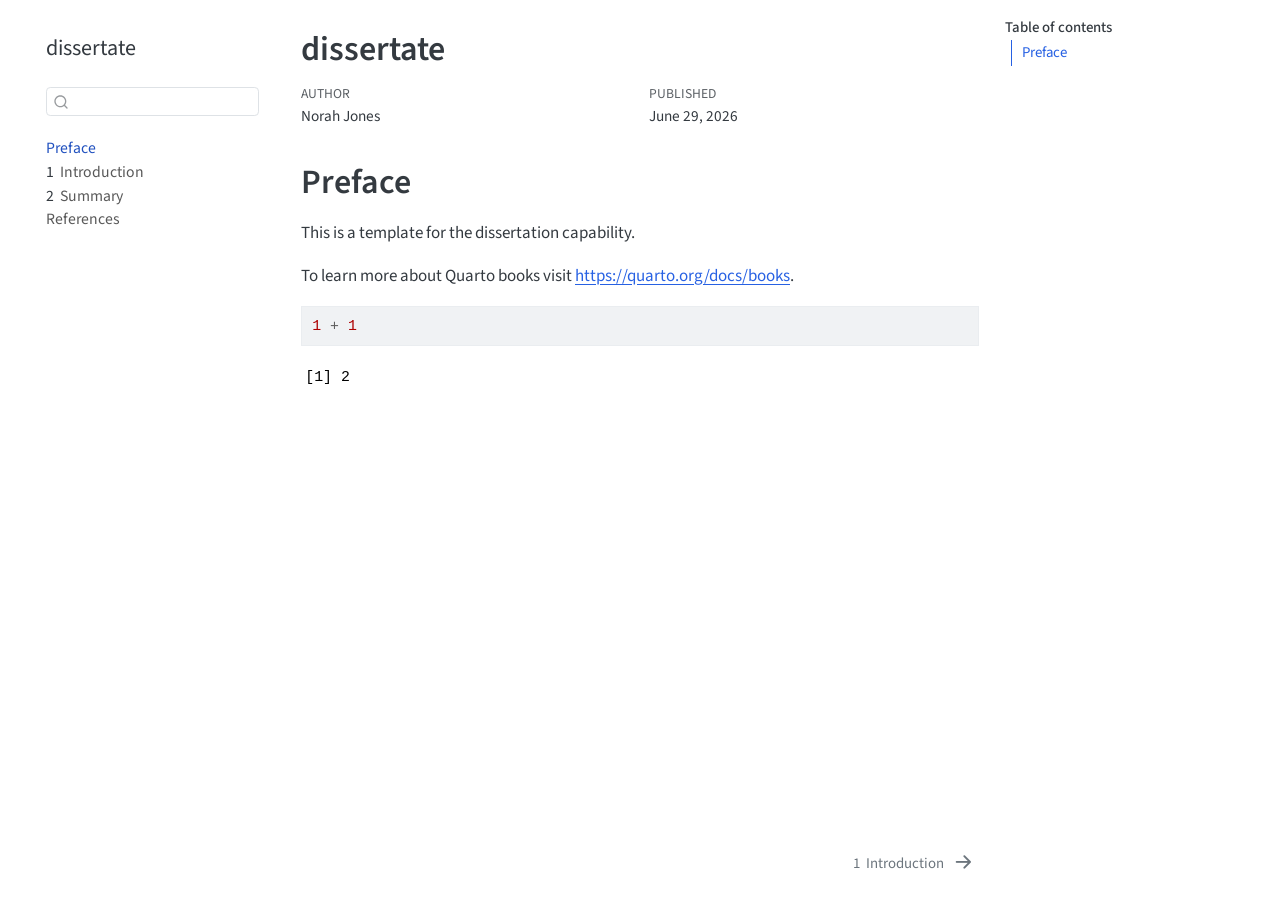
==== _book/index.html @ 49124c70 "initial book files" ====
<!DOCTYPE html>
<html xmlns="http://www.w3.org/1999/xhtml" lang="en" xml:lang="en"><head>

<meta charset="utf-8">
<meta name="generator" content="quarto-1.9.37">

<meta name="viewport" content="width=device-width, initial-scale=1.0, user-scalable=yes">

<meta name="author" content="Norah Jones">
<meta name="dcterms.date" content="2026-06-29">

<title>dissertate</title>
<style>
/* Default styles provided by pandoc.
** See https://pandoc.org/MANUAL.html#variables-for-html for config info.
*/
code{white-space: pre-wrap;}
span.smallcaps{font-variant: small-caps;}
div.columns{display: flex; gap: min(4vw, 1.5em);}
div.column{flex: auto; overflow-x: auto;}
div.hanging-indent{margin-left: 1.5em; text-indent: -1.5em;}
ul.task-list{list-style: none;}
ul.task-list li input[type="checkbox"] {
  width: 0.8em;
  margin: 0 0.8em 0.2em -1em; /* quarto-specific, see https://github.com/quarto-dev/quarto-cli/issues/4556 */ 
  vertical-align: middle;
}
/* CSS for syntax highlighting */
html { -webkit-text-size-adjust: 100%; }
pre > code.sourceCode { white-space: pre; position: relative; }
pre > code.sourceCode > span { display: inline-block; line-height: 1.25; }
pre > code.sourceCode > span:empty { height: 1.2em; }
.sourceCode { overflow: visible; }
code.sourceCode > span { color: inherit; text-decoration: inherit; }
div.sourceCode { margin: 1em 0; }
pre.sourceCode { margin: 0; }
@media screen {
div.sourceCode { overflow: auto; }
}
@media print {
pre > code.sourceCode { white-space: pre-wrap; }
pre > code.sourceCode > span { text-indent: -5em; padding-left: 5em; }
}
pre.numberSource code
  { counter-reset: source-line 0; }
pre.numberSource code > span
  { position: relative; left: -4em; counter-increment: source-line; }
pre.numberSource code > span > a:first-child::before
  { content: counter(source-line);
    position: relative; left: -1em; text-align: right; vertical-align: baseline;
    border: none; display: inline-block;
    -webkit-touch-callout: none; -webkit-user-select: none;
    -khtml-user-select: none; -moz-user-select: none;
    -ms-user-select: none; user-select: none;
    padding: 0 4px; width: 4em;
  }
pre.numberSource { margin-left: 3em;  padding-left: 4px; }
div.sourceCode
  {   }
@media screen {
pre > code.sourceCode > span > a:first-child::before { text-decoration: underline; }
}
</style>


<script src="site_libs/quarto-nav/quarto-nav.js"></script>
<script src="site_libs/quarto-nav/headroom.min.js"></script>
<script src="site_libs/clipboard/clipboard.min.js"></script>
<script src="site_libs/quarto-search/autocomplete.umd.js"></script>
<script src="site_libs/quarto-search/fuse.min.js"></script>
<script src="site_libs/quarto-search/quarto-search.js"></script>
<meta name="quarto:offset" content="./">
<link href="./intro.html" rel="next">
<script src="site_libs/quarto-html/quarto.js" type="module"></script>
<script src="site_libs/quarto-html/tabsets/tabsets.js" type="module"></script>
<script src="site_libs/quarto-html/popper.min.js"></script>
<script src="site_libs/quarto-html/tippy.umd.min.js"></script>
<script src="site_libs/quarto-html/anchor.min.js"></script>
<link href="site_libs/quarto-html/tippy.css" rel="stylesheet">
<link href="site_libs/quarto-html/quarto-syntax-highlighting-7f8f88aac4f3542376d5c11b86a4c14d.css" rel="stylesheet" id="quarto-text-highlighting-styles">
<script src="site_libs/bootstrap/bootstrap.min.js"></script>
<link href="site_libs/bootstrap/bootstrap-icons.css" rel="stylesheet">
<link href="site_libs/bootstrap/bootstrap-9e3e5b9121e68b3f077afb32f2c64d95.min.css" rel="stylesheet" append-hash="true" id="quarto-bootstrap" data-mode="light">
<script id="quarto-search-options" type="application/json">{
  "location": "sidebar",
  "copy-button": false,
  "collapse-after": 3,
  "panel-placement": "start",
  "type": "textbox",
  "limit": 50,
  "keyboard-shortcut": [
    "f",
    "/",
    "s"
  ],
  "show-item-context": false,
  "language": {
    "search-no-results-text": "No results",
    "search-matching-documents-text": "matching documents",
    "search-copy-link-title": "Copy link to search",
    "search-hide-matches-text": "Hide additional matches",
    "search-more-match-text": "more match in this document",
    "search-more-matches-text": "more matches in this document",
    "search-clear-button-title": "Clear",
    "search-text-placeholder": "",
    "search-detached-cancel-button-title": "Cancel",
    "search-submit-button-title": "Submit",
    "search-label": "Search"
  }
}</script>


</head>

<body class="nav-sidebar floating quarto-light">

<div id="quarto-search-results"></div>
  <header id="quarto-header" class="headroom fixed-top">
  <nav class="quarto-secondary-nav">
    <div class="container-fluid d-flex">
      <button type="button" class="quarto-btn-toggle btn" data-bs-toggle="collapse" role="button" data-bs-target=".quarto-sidebar-collapse-item" aria-controls="quarto-sidebar" aria-expanded="false" aria-label="Toggle sidebar navigation" onclick="if (window.quartoToggleHeadroom) { window.quartoToggleHeadroom(); }">
        <i class="bi bi-layout-text-sidebar-reverse"></i>
      </button>
        <nav class="quarto-page-breadcrumbs" aria-label="breadcrumb"><ol class="breadcrumb"><li class="breadcrumb-item"><a href="./index.html">Preface</a></li></ol></nav>
        <a class="flex-grow-1" role="navigation" data-bs-toggle="collapse" data-bs-target=".quarto-sidebar-collapse-item" aria-controls="quarto-sidebar" aria-expanded="false" aria-label="Toggle sidebar navigation" onclick="if (window.quartoToggleHeadroom) { window.quartoToggleHeadroom(); }">      
        </a>
      <button type="button" class="btn quarto-search-button" aria-label="Search" onclick="window.quartoOpenSearch();">
        <i class="bi bi-search"></i>
      </button>
    </div>
  </nav>
</header>
<!-- content -->
<div id="quarto-content" class="quarto-container page-columns page-rows-contents page-layout-article">
<!-- sidebar -->
  <nav id="quarto-sidebar" class="sidebar collapse collapse-horizontal quarto-sidebar-collapse-item sidebar-navigation floating overflow-auto">
    <div class="pt-lg-2 mt-2 text-left sidebar-header">
    <div class="sidebar-title mb-0 py-0">
      <a href="./">dissertate</a> 
    </div>
      </div>
        <div class="mt-2 flex-shrink-0 align-items-center">
        <div class="sidebar-search">
        <div id="quarto-search" class="" title="Search"></div>
        </div>
        </div>
    <div class="sidebar-menu-container"> 
    <ul class="list-unstyled mt-1">
        <li class="sidebar-item">
  <div class="sidebar-item-container"> 
  <a href="./index.html" class="sidebar-item-text sidebar-link active">
 <span class="menu-text">Preface</span></a>
  </div>
</li>
        <li class="sidebar-item">
  <div class="sidebar-item-container"> 
  <a href="./intro.html" class="sidebar-item-text sidebar-link">
 <span class="menu-text"><span class="chapter-number">1</span>&nbsp; <span class="chapter-title">Introduction</span></span></a>
  </div>
</li>
        <li class="sidebar-item">
  <div class="sidebar-item-container"> 
  <a href="./summary.html" class="sidebar-item-text sidebar-link">
 <span class="menu-text"><span class="chapter-number">2</span>&nbsp; <span class="chapter-title">Summary</span></span></a>
  </div>
</li>
        <li class="sidebar-item">
  <div class="sidebar-item-container"> 
  <a href="./references.html" class="sidebar-item-text sidebar-link">
 <span class="menu-text">References</span></a>
  </div>
</li>
    </ul>
    </div>
</nav>
<div id="quarto-sidebar-glass" class="quarto-sidebar-collapse-item" data-bs-toggle="collapse" data-bs-target=".quarto-sidebar-collapse-item"></div>
<!-- margin-sidebar -->
    <div id="quarto-margin-sidebar" class="sidebar margin-sidebar">
        <nav id="TOC" role="doc-toc" class="toc-active">
    <h2 id="toc-title">Table of contents</h2>
   
  <ul>
  <li><a href="#preface" id="toc-preface" class="nav-link active" data-scroll-target="#preface">Preface</a></li>
  </ul>
</nav>
    </div>
<!-- main -->
<main class="content" id="quarto-document-content">

<header id="title-block-header" class="quarto-title-block default">
<div class="quarto-title">
<h1 class="title">dissertate</h1>
</div>



<div class="quarto-title-meta">

    <div>
    <div class="quarto-title-meta-heading">Author</div>
    <div class="quarto-title-meta-contents">
             <p>Norah Jones </p>
          </div>
  </div>
    
    <div>
    <div class="quarto-title-meta-heading">Published</div>
    <div class="quarto-title-meta-contents">
      <p class="date">June 29, 2026</p>
    </div>
  </div>
  
    
  </div>
  


</header>


<section id="preface" class="level1 unnumbered">
<h1 class="unnumbered">Preface</h1>
<p>This is a template for the dissertation capability.</p>
<p>To learn more about Quarto books visit <a href="https://quarto.org/docs/books" class="uri">https://quarto.org/docs/books</a>.</p>
<div class="cell">
<div class="code-copy-outer-scaffold"><div class="sourceCode cell-code" id="cb1"><pre class="sourceCode r code-with-copy"><code class="sourceCode r"><span id="cb1-1"><a href="#cb1-1" aria-hidden="true" tabindex="-1"></a><span class="dv">1</span> <span class="sc">+</span> <span class="dv">1</span></span></code></pre></div><button title="Copy to Clipboard" class="code-copy-button"><i class="bi"></i></button></div>
<div class="cell-output cell-output-stdout">
<pre><code>[1] 2</code></pre>
</div>
</div>


</section>

</main> <!-- /main -->
<script id="quarto-html-after-body" type="application/javascript">
  window.document.addEventListener("DOMContentLoaded", function (event) {
    const icon = "";
    const anchorJS = new window.AnchorJS();
    anchorJS.options = {
      placement: 'right',
      icon: icon
    };
    anchorJS.add('.anchored');
    const isCodeAnnotation = (el) => {
      for (const clz of el.classList) {
        if (clz.startsWith('code-annotation-')) {                     
          return true;
        }
      }
      return false;
    }
    const onCopySuccess = function(e) {
      // button target
      const button = e.trigger;
      // don't keep focus
      button.blur();
      // flash "checked"
      button.classList.add('code-copy-button-checked');
      var currentTitle = button.getAttribute("title");
      button.setAttribute("title", "Copied!");
      let tooltip;
      if (window.bootstrap) {
        button.setAttribute("data-bs-toggle", "tooltip");
        button.setAttribute("data-bs-placement", "left");
        button.setAttribute("data-bs-title", "Copied!");
        tooltip = new bootstrap.Tooltip(button, 
          { trigger: "manual", 
            customClass: "code-copy-button-tooltip",
            offset: [0, -8]});
        tooltip.show();    
      }
      setTimeout(function() {
        if (tooltip) {
          tooltip.hide();
          button.removeAttribute("data-bs-title");
          button.removeAttribute("data-bs-toggle");
          button.removeAttribute("data-bs-placement");
        }
        button.setAttribute("title", currentTitle);
        button.classList.remove('code-copy-button-checked');
      }, 1000);
      // clear code selection
      e.clearSelection();
    }
    const getTextToCopy = function(trigger) {
      const outerScaffold = trigger.parentElement.cloneNode(true);
      const codeEl = outerScaffold.querySelector('code');
      for (const childEl of codeEl.children) {
        if (isCodeAnnotation(childEl)) {
          childEl.remove();
        }
      }
      return codeEl.innerText;
    }
    const clipboard = new window.ClipboardJS('.code-copy-button:not([data-in-quarto-modal])', {
      text: getTextToCopy
    });
    clipboard.on('success', onCopySuccess);
    if (window.document.getElementById('quarto-embedded-source-code-modal')) {
      const clipboardModal = new window.ClipboardJS('.code-copy-button[data-in-quarto-modal]', {
        text: getTextToCopy,
        container: window.document.getElementById('quarto-embedded-source-code-modal')
      });
      clipboardModal.on('success', onCopySuccess);
    }
      var localhostRegex = new RegExp(/^(?:http|https):\/\/localhost\:?[0-9]*\//);
      var mailtoRegex = new RegExp(/^mailto:/);
        var filterRegex = new RegExp('/' + window.location.host + '/');
      var isInternal = (href) => {
          return filterRegex.test(href) || localhostRegex.test(href) || mailtoRegex.test(href);
      }
      // Inspect non-navigation links and adorn them if external
     var links = window.document.querySelectorAll('a[href]:not(.nav-link):not(.navbar-brand):not(.toc-action):not(.sidebar-link):not(.sidebar-item-toggle):not(.pagination-link):not(.no-external):not([aria-hidden]):not(.dropdown-item):not(.quarto-navigation-tool):not(.about-link)');
      for (var i=0; i<links.length; i++) {
        const link = links[i];
        if (!isInternal(link.href)) {
          // undo the damage that might have been done by quarto-nav.js in the case of
          // links that we want to consider external
          if (link.dataset.originalHref !== undefined) {
            link.href = link.dataset.originalHref;
          }
        }
      }
    function tippyHover(el, contentFn, onTriggerFn, onUntriggerFn) {
      const config = {
        allowHTML: true,
        maxWidth: 500,
        delay: 100,
        arrow: false,
        appendTo: function(el) {
            return el.parentElement;
        },
        interactive: true,
        interactiveBorder: 10,
        theme: 'quarto',
        placement: 'bottom-start',
      };
      if (contentFn) {
        config.content = contentFn;
      }
      if (onTriggerFn) {
        config.onTrigger = onTriggerFn;
      }
      if (onUntriggerFn) {
        config.onUntrigger = onUntriggerFn;
      }
      window.tippy(el, config); 
    }
    const noterefs = window.document.querySelectorAll('a[role="doc-noteref"]');
    for (var i=0; i<noterefs.length; i++) {
      const ref = noterefs[i];
      tippyHover(ref, function() {
        // use id or data attribute instead here
        let href = ref.getAttribute('data-footnote-href') || ref.getAttribute('href');
        try { href = new URL(href).hash; } catch {}
        const id = href.replace(/^#\/?/, "");
        const note = window.document.getElementById(id);
        if (note) {
          return note.innerHTML;
        } else {
          return "";
        }
      });
    }
    const xrefs = window.document.querySelectorAll('a.quarto-xref');
    const processXRef = (id, note) => {
      // Strip column container classes
      const stripColumnClz = (el) => {
        el.classList.remove("page-full", "page-columns");
        if (el.children) {
          for (const child of el.children) {
            stripColumnClz(child);
          }
        }
      }
      stripColumnClz(note)
      if (id === null || id.startsWith('sec-')) {
        // Special case sections, only their first couple elements
        const container = document.createElement("div");
        if (note.children && note.children.length > 2) {
          container.appendChild(note.children[0].cloneNode(true));
          for (let i = 1; i < note.children.length; i++) {
            const child = note.children[i];
            if (child.tagName === "P" && child.innerText === "") {
              continue;
            } else {
              container.appendChild(child.cloneNode(true));
              break;
            }
          }
          if (window.Quarto?.typesetMath) {
            window.Quarto.typesetMath(container);
          }
          return container.innerHTML
        } else {
          if (window.Quarto?.typesetMath) {
            window.Quarto.typesetMath(note);
          }
          return note.innerHTML;
        }
      } else {
        // Remove any anchor links if they are present
        const anchorLink = note.querySelector('a.anchorjs-link');
        if (anchorLink) {
          anchorLink.remove();
        }
        if (window.Quarto?.typesetMath) {
          window.Quarto.typesetMath(note);
        }
        if (note.classList.contains("callout")) {
          return note.outerHTML;
        } else {
          return note.innerHTML;
        }
      }
    }
    for (var i=0; i<xrefs.length; i++) {
      const xref = xrefs[i];
      tippyHover(xref, undefined, function(instance) {
        instance.disable();
        let url = xref.getAttribute('href');
        let hash = undefined; 
        if (url.startsWith('#')) {
          hash = url;
        } else {
          try { hash = new URL(url).hash; } catch {}
        }
        if (hash) {
          const id = hash.replace(/^#\/?/, "");
          const note = window.document.getElementById(id);
          if (note !== null) {
            try {
              const html = processXRef(id, note.cloneNode(true));
              instance.setContent(html);
            } finally {
              instance.enable();
              instance.show();
            }
          } else {
            // See if we can fetch this
            fetch(url.split('#')[0])
            .then(res => res.text())
            .then(html => {
              const parser = new DOMParser();
              const htmlDoc = parser.parseFromString(html, "text/html");
              const note = htmlDoc.getElementById(id);
              if (note !== null) {
                const html = processXRef(id, note);
                instance.setContent(html);
              } 
            }).finally(() => {
              instance.enable();
              instance.show();
            });
          }
        } else {
          // See if we can fetch a full url (with no hash to target)
          // This is a special case and we should probably do some content thinning / targeting
          fetch(url)
          .then(res => res.text())
          .then(html => {
            const parser = new DOMParser();
            const htmlDoc = parser.parseFromString(html, "text/html");
            const note = htmlDoc.querySelector('main.content');
            if (note !== null) {
              // This should only happen for chapter cross references
              // (since there is no id in the URL)
              // remove the first header
              if (note.children.length > 0 && note.children[0].tagName === "HEADER") {
                note.children[0].remove();
              }
              const html = processXRef(null, note);
              instance.setContent(html);
            } 
          }).finally(() => {
            instance.enable();
            instance.show();
          });
        }
      }, function(instance) {
      });
    }
        let selectedAnnoteEl;
        const selectorForAnnotation = ( cell, annotation) => {
          let cellAttr = 'data-code-cell="' + cell + '"';
          let lineAttr = 'data-code-annotation="' +  annotation + '"';
          const selector = 'span[' + cellAttr + '][' + lineAttr + ']';
          return selector;
        }
        const selectCodeLines = (annoteEl) => {
          const doc = window.document;
          const targetCell = annoteEl.getAttribute("data-target-cell");
          const targetAnnotation = annoteEl.getAttribute("data-target-annotation");
          const annoteSpan = window.document.querySelector(selectorForAnnotation(targetCell, targetAnnotation));
          const lines = annoteSpan.getAttribute("data-code-lines").split(",");
          const lineIds = lines.map((line) => {
            return targetCell + "-" + line;
          })
          let top = null;
          let height = null;
          let parent = null;
          if (lineIds.length > 0) {
              //compute the position of the single el (top and bottom and make a div)
              const el = window.document.getElementById(lineIds[0]);
              top = el.offsetTop;
              height = el.offsetHeight;
              parent = el.parentElement.parentElement;
            if (lineIds.length > 1) {
              const lastEl = window.document.getElementById(lineIds[lineIds.length - 1]);
              const bottom = lastEl.offsetTop + lastEl.offsetHeight;
              height = bottom - top;
            }
            if (top !== null && height !== null && parent !== null) {
              // cook up a div (if necessary) and position it 
              let div = window.document.getElementById("code-annotation-line-highlight");
              if (div === null) {
                div = window.document.createElement("div");
                div.setAttribute("id", "code-annotation-line-highlight");
                div.style.position = 'absolute';
                parent.appendChild(div);
              }
              div.style.top = top - 2 + "px";
              div.style.height = height + 4 + "px";
              div.style.left = 0;
              let gutterDiv = window.document.getElementById("code-annotation-line-highlight-gutter");
              if (gutterDiv === null) {
                gutterDiv = window.document.createElement("div");
                gutterDiv.setAttribute("id", "code-annotation-line-highlight-gutter");
                gutterDiv.style.position = 'absolute';
                const codeCell = window.document.getElementById(targetCell);
                const gutter = codeCell.querySelector('.code-annotation-gutter');
                gutter.appendChild(gutterDiv);
              }
              gutterDiv.style.top = top - 2 + "px";
              gutterDiv.style.height = height + 4 + "px";
            }
            selectedAnnoteEl = annoteEl;
          }
        };
        const unselectCodeLines = () => {
          const elementsIds = ["code-annotation-line-highlight", "code-annotation-line-highlight-gutter"];
          elementsIds.forEach((elId) => {
            const div = window.document.getElementById(elId);
            if (div) {
              div.remove();
            }
          });
          selectedAnnoteEl = undefined;
        };
          // Handle positioning of the toggle
      window.addEventListener(
        "resize",
        throttle(() => {
          elRect = undefined;
          if (selectedAnnoteEl) {
            selectCodeLines(selectedAnnoteEl);
          }
        }, 10)
      );
      function throttle(fn, ms) {
      let throttle = false;
      let timer;
        return (...args) => {
          if(!throttle) { // first call gets through
              fn.apply(this, args);
              throttle = true;
          } else { // all the others get throttled
              if(timer) clearTimeout(timer); // cancel #2
              timer = setTimeout(() => {
                fn.apply(this, args);
                timer = throttle = false;
              }, ms);
          }
        };
      }
        // Attach click handler to the DT
        const annoteDls = window.document.querySelectorAll('dt[data-target-cell]');
        for (const annoteDlNode of annoteDls) {
          annoteDlNode.addEventListener('click', (event) => {
            const clickedEl = event.target;
            if (clickedEl !== selectedAnnoteEl) {
              unselectCodeLines();
              const activeEl = window.document.querySelector('dt[data-target-cell].code-annotation-active');
              if (activeEl) {
                activeEl.classList.remove('code-annotation-active');
              }
              selectCodeLines(clickedEl);
              clickedEl.classList.add('code-annotation-active');
            } else {
              // Unselect the line
              unselectCodeLines();
              clickedEl.classList.remove('code-annotation-active');
            }
          });
        }
    const findCites = (el) => {
      const parentEl = el.parentElement;
      if (parentEl) {
        const cites = parentEl.dataset.cites;
        if (cites) {
          return {
            el,
            cites: cites.split(' ')
          };
        } else {
          return findCites(el.parentElement)
        }
      } else {
        return undefined;
      }
    };
    var bibliorefs = window.document.querySelectorAll('a[role="doc-biblioref"]');
    for (var i=0; i<bibliorefs.length; i++) {
      const ref = bibliorefs[i];
      const citeInfo = findCites(ref);
      if (citeInfo) {
        tippyHover(citeInfo.el, function() {
          var popup = window.document.createElement('div');
          citeInfo.cites.forEach(function(cite) {
            var citeDiv = window.document.createElement('div');
            citeDiv.classList.add('hanging-indent');
            citeDiv.classList.add('csl-entry');
            var biblioDiv = window.document.getElementById('ref-' + cite);
            if (biblioDiv) {
              citeDiv.innerHTML = biblioDiv.innerHTML;
            }
            popup.appendChild(citeDiv);
          });
          return popup.innerHTML;
        });
      }
    }
  });
  </script>
<nav class="page-navigation">
  <div class="nav-page nav-page-previous">
  </div>
  <div class="nav-page nav-page-next">
      <a href="./intro.html" class="pagination-link" aria-label="Introduction">
        <span class="nav-page-text"><span class="chapter-number">1</span>&nbsp; <span class="chapter-title">Introduction</span></span> <i class="bi bi-arrow-right-short"></i>
      </a>
  </div>
</nav>
</div> <!-- /content -->




</body></html>
---- _book/site_libs/quarto-html/tippy.css ----
.tippy-box[data-animation=fade][data-state=hidden]{opacity:0}[data-tippy-root]{max-width:calc(100vw - 10px)}.tippy-box{position:relative;background-color:#333;color:#fff;border-radius:4px;font-size:14px;line-height:1.4;white-space:normal;outline:0;transition-property:transform,visibility,opacity}.tippy-box[data-placement^=top]>.tippy-arrow{bottom:0}.tippy-box[data-placement^=top]>.tippy-arrow:before{bottom:-7px;left:0;border-width:8px 8px 0;border-top-color:initial;transform-origin:center top}.tippy-box[data-placement^=bottom]>.tippy-arrow{top:0}.tippy-box[data-placement^=bottom]>.tippy-arrow:before{top:-7px;left:0;border-width:0 8px 8px;border-bottom-color:initial;transform-origin:center bottom}.tippy-box[data-placement^=left]>.tippy-arrow{right:0}.tippy-box[data-placement^=left]>.tippy-arrow:before{border-width:8px 0 8px 8px;border-left-color:initial;right:-7px;transform-origin:center left}.tippy-box[data-placement^=right]>.tippy-arrow{left:0}.tippy-box[data-placement^=right]>.tippy-arrow:before{left:-7px;border-width:8px 8px 8px 0;border-right-color:initial;transform-origin:center right}.tippy-box[data-inertia][data-state=visible]{transition-timing-function:cubic-bezier(.54,1.5,.38,1.11)}.tippy-arrow{width:16px;height:16px;color:#333}.tippy-arrow:before{content:"";position:absolute;border-color:transparent;border-style:solid}.tippy-content{position:relative;padding:5px 9px;z-index:1}
---- _book/site_libs/quarto-html/quarto-syntax-highlighting-7f8f88aac4f3542376d5c11b86a4c14d.css ----
/* quarto syntax highlight colors */
:root {
  --quarto-hl-ot-color: #003B4F;
  --quarto-hl-at-color: #657422;
  --quarto-hl-ss-color: #20794D;
  --quarto-hl-an-color: #5E5E5E;
  --quarto-hl-fu-color: #4758AB;
  --quarto-hl-st-color: #20794D;
  --quarto-hl-cf-color: #003B4F;
  --quarto-hl-op-color: #5E5E5E;
  --quarto-hl-er-color: #AD0000;
  --quarto-hl-bn-color: #AD0000;
  --quarto-hl-al-color: #AD0000;
  --quarto-hl-va-color: #111111;
  --quarto-hl-bu-color: inherit;
  --quarto-hl-ex-color: inherit;
  --quarto-hl-pp-color: #AD0000;
  --quarto-hl-in-color: #5E5E5E;
  --quarto-hl-vs-color: #20794D;
  --quarto-hl-wa-color: #5E5E5E;
  --quarto-hl-do-color: #5E5E5E;
  --quarto-hl-im-color: #00769E;
  --quarto-hl-ch-color: #20794D;
  --quarto-hl-dt-color: #AD0000;
  --quarto-hl-fl-color: #AD0000;
  --quarto-hl-co-color: #5E5E5E;
  --quarto-hl-cv-color: #5E5E5E;
  --quarto-hl-cn-color: #8f5902;
  --quarto-hl-sc-color: #5E5E5E;
  --quarto-hl-dv-color: #AD0000;
  --quarto-hl-kw-color: #003B4F;
}

/* other quarto variables */
:root {
  --quarto-font-monospace: SFMono-Regular, Menlo, Monaco, Consolas, "Liberation Mono", "Courier New", monospace;
}

/* syntax highlight based on Pandoc's rules */
pre > code.sourceCode > span {
  color: #003B4F;
}

code.sourceCode > span {
  color: #003B4F;
}

div.sourceCode,
div.sourceCode pre.sourceCode {
  color: #003B4F;
}

/* Normal */
code span {
  color: #003B4F;
}

/* Alert */
code span.al {
  color: #AD0000;
  font-style: inherit;
}

/* Annotation */
code span.an {
  color: #5E5E5E;
  font-style: inherit;
}

/* Attribute */
code span.at {
  color: #657422;
  font-style: inherit;
}

/* BaseN */
code span.bn {
  color: #AD0000;
  font-style: inherit;
}

/* BuiltIn */
code span.bu {
  font-style: inherit;
}

/* ControlFlow */
code span.cf {
  color: #003B4F;
  font-weight: bold;
  font-style: inherit;
}

/* Char */
code span.ch {
  color: #20794D;
  font-style: inherit;
}

/* Constant */
code span.cn {
  color: #8f5902;
  font-style: inherit;
}

/* Comment */
code span.co {
  color: #5E5E5E;
  font-style: inherit;
}

/* CommentVar */
code span.cv {
  color: #5E5E5E;
  font-style: italic;
}

/* Documentation */
code span.do {
  color: #5E5E5E;
  font-style: italic;
}

/* DataType */
code span.dt {
  color: #AD0000;
  font-style: inherit;
}

/* DecVal */
code span.dv {
  color: #AD0000;
  font-style: inherit;
}

/* Error */
code span.er {
  color: #AD0000;
  font-style: inherit;
}

/* Extension */
code span.ex {
  font-style: inherit;
}

/* Float */
code span.fl {
  color: #AD0000;
  font-style: inherit;
}

/* Function */
code span.fu {
  color: #4758AB;
  font-style: inherit;
}

/* Import */
code span.im {
  color: #00769E;
  font-style: inherit;
}

/* Information */
code span.in {
  color: #5E5E5E;
  font-style: inherit;
}

/* Keyword */
code span.kw {
  color: #003B4F;
  font-weight: bold;
  font-style: inherit;
}

/* Operator */
code span.op {
  color: #5E5E5E;
  font-style: inherit;
}

/* Other */
code span.ot {
  color: #003B4F;
  font-style: inherit;
}

/* Preprocessor */
code span.pp {
  color: #AD0000;
  font-style: inherit;
}

/* SpecialChar */
code span.sc {
  color: #5E5E5E;
  font-style: inherit;
}

/* SpecialString */
code span.ss {
  color: #20794D;
  font-style: inherit;
}

/* String */
code span.st {
  color: #20794D;
  font-style: inherit;
}

/* Variable */
code span.va {
  color: #111111;
  font-style: inherit;
}

/* VerbatimString */
code span.vs {
  color: #20794D;
  font-style: inherit;
}

/* Warning */
code span.wa {
  color: #5E5E5E;
  font-style: italic;
}

.prevent-inlining {
  content: "</";
}

/*# sourceMappingURL=789ad8cd35626ba772517505b42a116e.css.map */
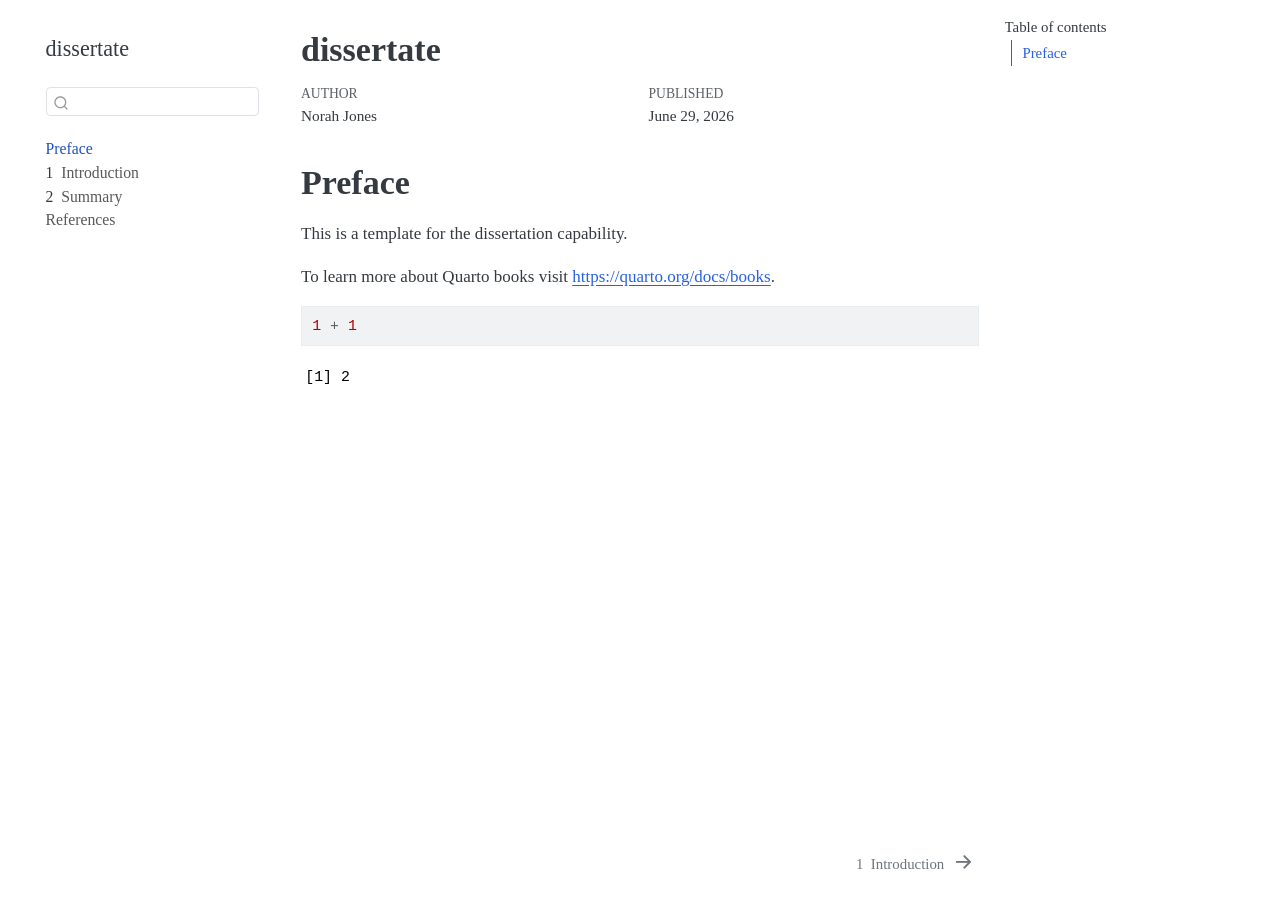
==== commit f8af18d5: "changed output dir to "docs"" ====
--- a/_book/index.html
+++ b/_book/index.html
@@ -80,7 +80,7 @@
 <link href="site_libs/quarto-html/quarto-syntax-highlighting-7f8f88aac4f3542376d5c11b86a4c14d.css" rel="stylesheet" id="quarto-text-highlighting-styles">
 <script src="site_libs/bootstrap/bootstrap.min.js"></script>
 <link href="site_libs/bootstrap/bootstrap-icons.css" rel="stylesheet">
-<link href="site_libs/bootstrap/bootstrap-9e3e5b9121e68b3f077afb32f2c64d95.min.css" rel="stylesheet" append-hash="true" id="quarto-bootstrap" data-mode="light">
+<link href="site_libs/bootstrap/bootstrap-ecf3eb7eb8973cd06c613251e2da77bd.min.css" rel="stylesheet" append-hash="true" id="quarto-bootstrap" data-mode="light">
 <script id="quarto-search-options" type="application/json">{
   "location": "sidebar",
   "copy-button": false,
